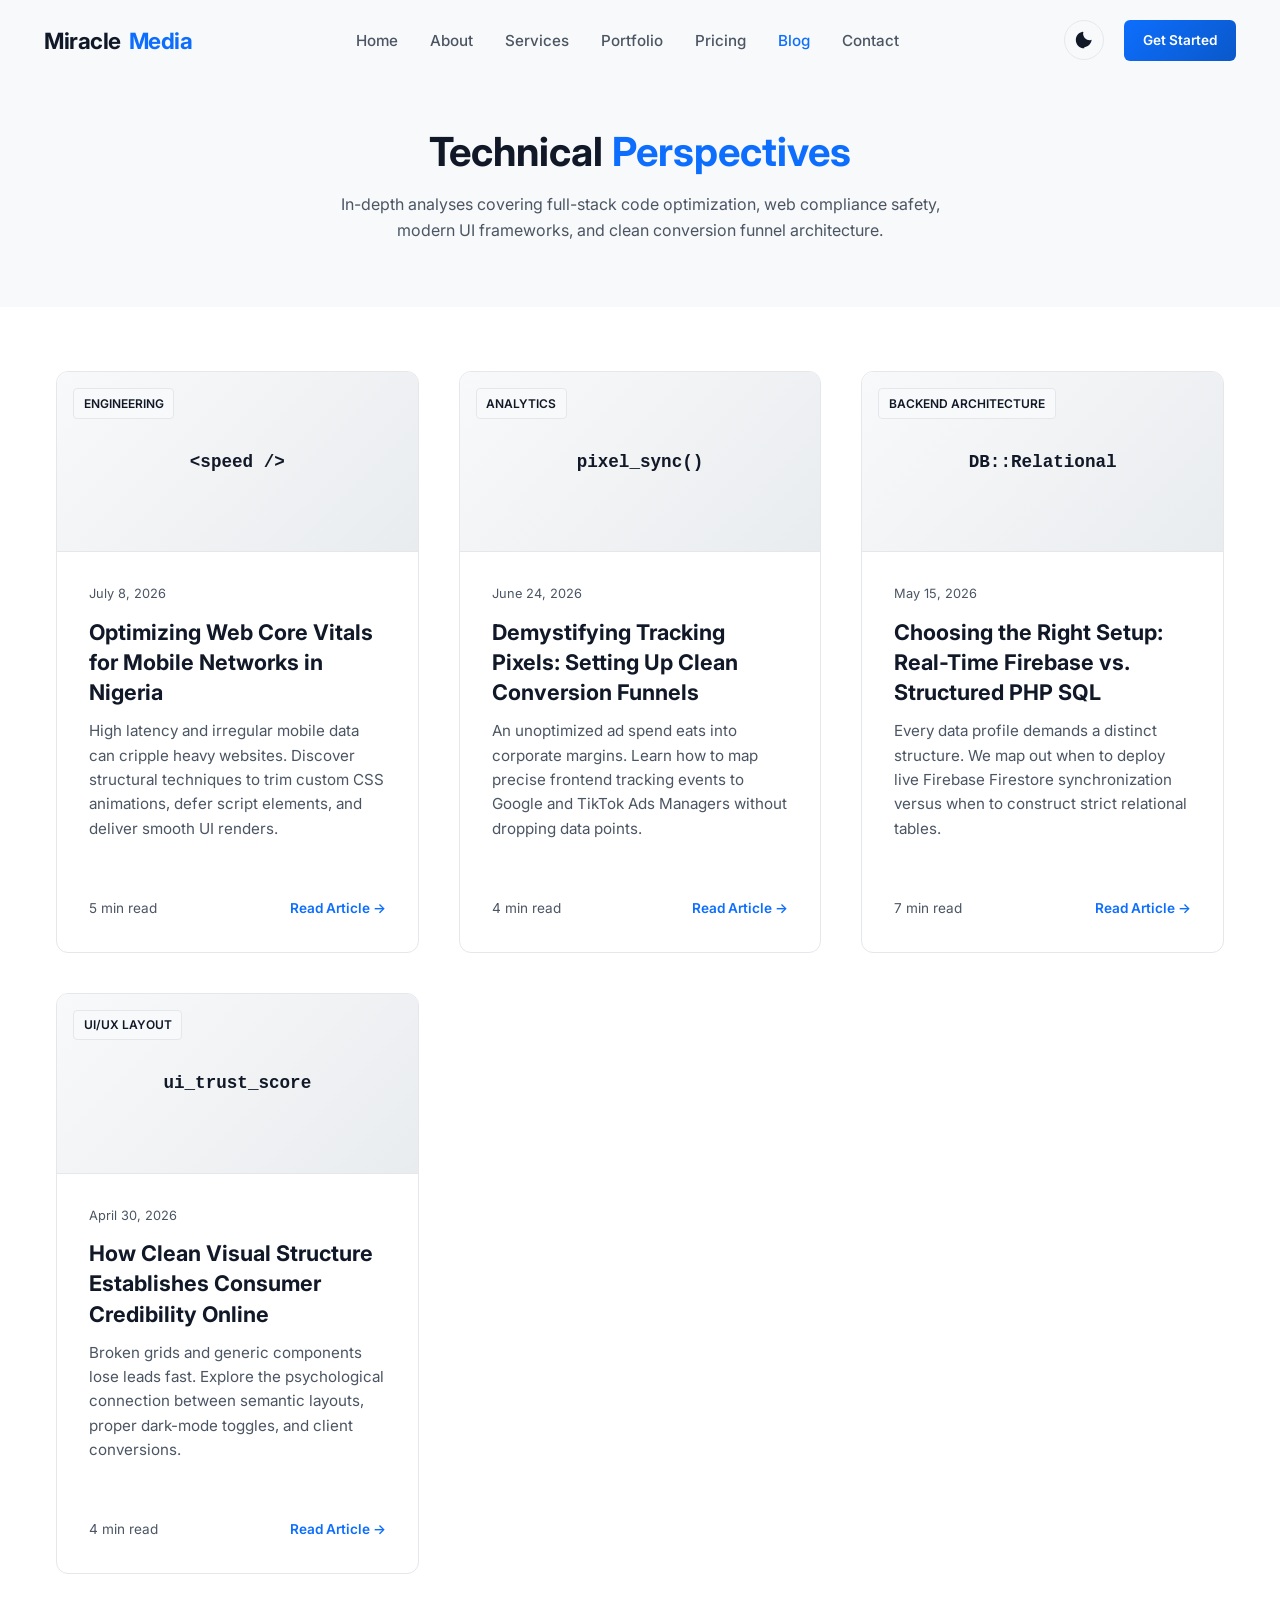
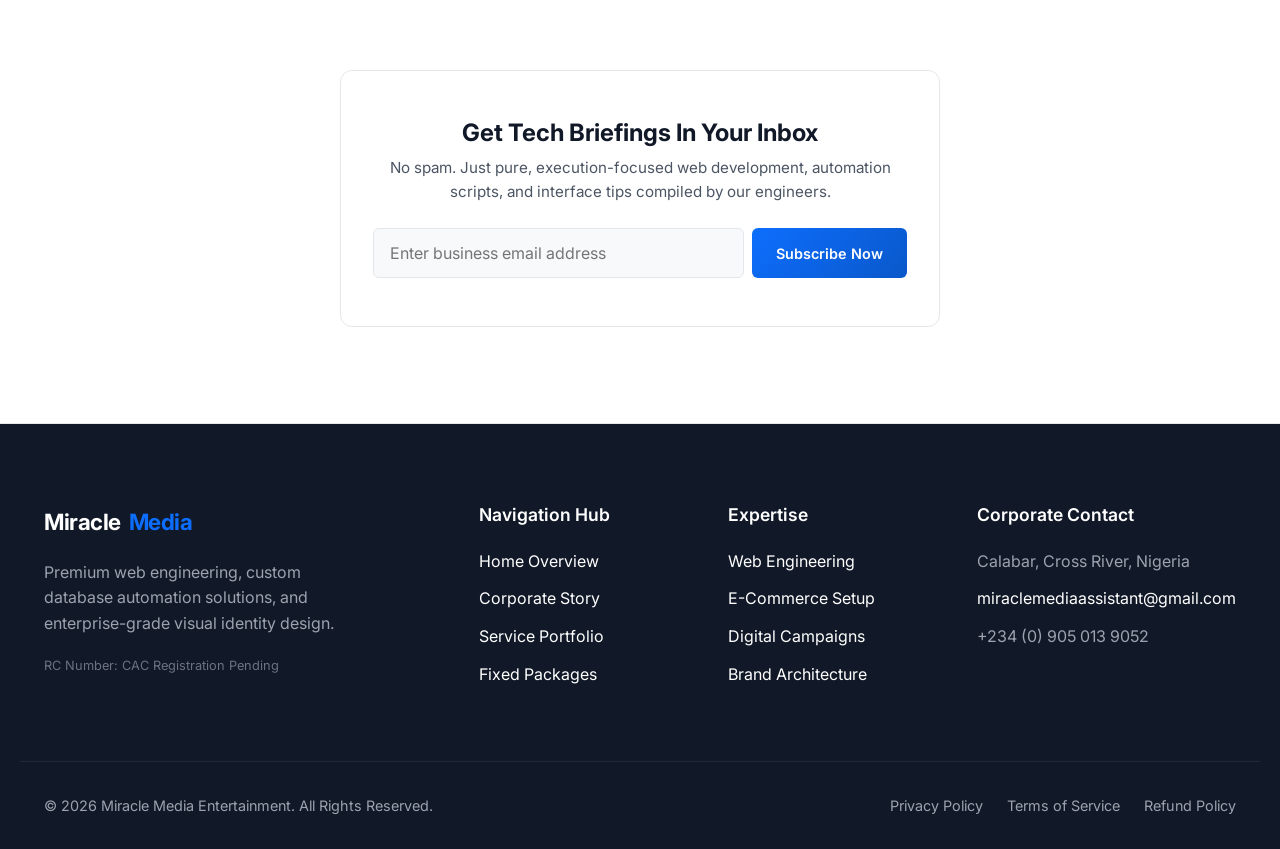
==== blog.html @ 1ae84164 "blog.html" ====
<!DOCTYPE html>
<html lang="en">
<head>
    <meta charset="UTF-8">
    <meta name="viewport" content="width=device-width, initial-scale=1.0">
    <title>Corporate Engineering &amp; Digital Insights Blog | Miracle Media Entertainment</title>
    <meta name="description" content="Read expert insights on full-stack web development, database scaling, frontend performance optimization, and tracking pixel configurations for Nigerian businesses.">
    <!-- Core Stylesheet References -->
    <link rel="stylesheet" href="style.css">
    <style>
        .blog-header {
            text-align: center;
            padding: 8rem 2rem 4rem 2rem;
            background: var(--bg-surface);
        }
        .blog-header h1 {
            font-size: 2.5rem;
            margin-bottom: 1rem;
        }
        
        /* Main Layout Grid */
        .blog-container {
            padding: 4rem 2rem;
        }
        .blog-grid {
            display: grid;
            grid-template-columns: repeat(auto-fit, minmax(320px, 1fr));
            gap: 2.5rem;
        }
        
        /* Semantic Article Cards */
        .blog-card {
            background: var(--bg-card);
            border: 1px solid var(--border-color);
            border-radius: 12px;
            overflow: hidden;
            display: flex;
            flex-direction: column;
            justify-content: space-between;
            transition: transform 0.3s ease, box-shadow 0.3s ease;
        }
        .blog-card:hover {
            transform: translateY(-5px);
            box-shadow: 0 12px 24px rgba(0,0,0,0.06);
        }
        .blog-visual-wrapper {
            background: var(--gradient-subtle);
            height: 180px;
            display: flex;
            align-items: center;
            justify-content: center;
            border-bottom: 1px solid var(--border-color);
            position: relative;
            padding: 1.5rem;
        }
        .blog-category-tag {
            position: absolute;
            top: 1rem;
            left: 1rem;
            background: var(--bg-surface);
            border: 1px solid var(--border-color);
            color: var(--text-main);
            font-size: 0.75rem;
            font-weight: 600;
            padding: 0.3rem 0.6rem;
            border-radius: 4px;
            text-transform: uppercase;
        }
        .blog-body {
            padding: 2rem;
            flex-grow: 1;
        }
        .blog-meta-date {
            font-size: 0.8rem;
            color: var(--text-muted);
            margin-bottom: 0.75rem;
            display: block;
        }
        .blog-body h3 {
            font-size: 1.35rem;
            margin-bottom: 0.75rem;
            line-height: 1.4;
        }
        .blog-body h3 a {
            color: var(--text-main);
            text-decoration: none;
            transition: color 0.2s ease;
        }
        .blog-body h3 a:hover {
            color: var(--primary);
        }
        .blog-excerpt {
            color: var(--text-muted);
            font-size: 0.95rem;
            line-height: 1.6;
            margin-bottom: 1.5rem;
        }
        .blog-footer {
            padding: 0 2rem 2rem 2rem;
            display: flex;
            align-items: center;
            justify-content: space-between;
            font-size: 0.85rem;
            border-top: 1px solid transparent;
        }
        .read-time {
            color: var(--text-muted);
            display: flex;
            align-items: center;
            gap: 0.25rem;
        }
        .read-more-link {
            color: var(--primary);
            font-weight: 600;
            text-decoration: none;
        }
        .read-more-link:hover {
            text-decoration: underline;
        }
        
        /* Newsletter SEO Capture Anchor */
        .newsletter-box {
            max-width: 600px;
            margin: 6rem auto 2rem auto;
            text-align: center;
            padding: 3rem 2rem;
            background: var(--bg-card);
            border: 1px solid var(--border-color);
            border-radius: 12px;
        }
        .newsletter-box h4 {
            font-size: 1.5rem;
            margin-bottom: 0.5rem;
            color: var(--text-main);
        }
        .newsletter-form {
            display: flex;
            gap: 0.5rem;
            margin-top: 1.5rem;
        }
        @media (max-width: 480px) {
            .newsletter-form {
                flex-direction: column;
            }
        }
    </style>
</head>
<body>

    <!-- ==========================================================================
       1. NAVIGATION HEADER (Consistent Framework)
       ========================================================================== -->
    <header class="navbar">
        <div class="container nav-container">
            <a href="index.html" class="logo" aria-label="Miracle Media Entertainment Home">
                Miracle<span>Media</span>
            </a>
            
            <nav class="nav-layout">
                <ul class="nav-menu" id="nav-menu">
                    <li><a href="index.html" class="nav-link">Home</a></li>
                    <li><a href="about.html" class="nav-link">About</a></li>
                    <li><a href="services.html" class="nav-link">Services</a></li>
                    <li><a href="portfolio.html" class="nav-link">Portfolio</a></li>
                    <li><a href="pricing.html" class="nav-link">Pricing</a></li>
                    <li><a href="blog.html" class="nav-link active">Blog</a></li>
                    <li><a href="contact.html" class="nav-link">Contact</a></li>
                </ul>
            </nav>

            <div class="nav-actions">
                <button id="theme-toggle" class="theme-toggle" aria-label="Toggle dark/light website mode">
                    <svg class="sun-icon" viewBox="0 0 24 24" width="20" height="20"><path d="M12 7c-2.76 0-5 2.24-5 5s2.24 5 5 5 5-2.24 5-5-2.24-5-5-5zM2 13h2c.55 0 1-.45 1-1s-.45-1-1-1H2c-.55 0-1 .45-1 1s.45 1 1 1zm18 0h2c.55 0 1-.45 1-1s-.45-1-1-1h-2c-.55 0-1 .45-1 1s.45 1 1 1zM11 2v2c0 .55.45 1 1 1s1-.45 1-1V2c0-.55-.45-1-1-1s-1 .45-1 1zm0 18v2c0 .55.45 1 1 1s1-.45 1-1v-2c0-.55-.45-1-1-1s-1 .45-1 1zM5.99 4.58c-.39-.39-1.03-.39-1.41 0s-.39 1.03 0 1.41l1.06 1.06c.39.39 1.03.39 1.41 0s.39-1.03 0-1.41L5.99 4.58zm12.37 12.37c-.39-.39-1.03-.39-1.41 0s-.39 1.03 0 1.41l1.06 1.06c.39.39 1.03.39 1.41 0s.39-1.03 0-1.41l-1.06-1.06zm1.06-12.37c-.39-.39-1.03-.39-1.41 0l-1.06 1.06c-.39.39-.39 1.03 0 1.41s1.03.39 1.41 0l1.06-1.06c.39-.38.39-1.02 0-1.41zM6.99 16.89l-1.06 1.06c-.39.39-.39 1.03 0 1.41s1.03.39 1.41 0l1.06-1.06c.39-.39.39-1.03 0-1.41s-1.02-.39-1.41 0z"/></svg>
                    <svg class="moon-icon" viewBox="0 0 24 24" width="20" height="20" fill="#111827"><path d="M12.3 22h-.1c-5.5 0-10-4.5-10-10 0-4.8 3.5-8.9 8.2-9.8.5-.1 1 .3.9.8-.1.4-.4.8-.4 1.3 0 4.4 3.6 8 8 8 .4 0 .9-.1 1.3-.4.5-.3 1.1 0 .9.5-.9 4.7-5 8.2-8.8 8.2z"/></svg>
                </button>
                <a href="contact.html" class="btn btn-primary" style="padding: 0.6rem 1.2rem; font-size: 0.85rem;">Get Started</a>
                
                <button class="hamburger" aria-expanded="false" aria-controls="nav-menu" aria-label="Toggle main menu navigation">
                    <span></span>
                    <span></span>
                    <span></span>
                </button>
            </div>
        </div>
    </header>

    <!-- ==========================================================================
       2. HERO TITLE SECTION
       ========================================================================== -->
    <main>
        <section class="blog-header">
            <div class="container">
                <h1>Technical <span class="primary-text">Perspectives</span></h1>
                <p class="text-muted" style="max-width: 600px; margin: 0 auto;">In-depth analyses covering full-stack code optimization, web compliance safety, modern UI frameworks, and clean conversion funnel architecture.</p>
            </div>
        </section>

        <!-- ==========================================================================
           3. BLOG POSTS GRID SYSTEM (SEO Footprint Anchors)
           ========================================================================== -->
        <section class="blog-container">
            <div class="container">
                <div class="blog-grid">

                    <!-- ARTICLE 1: Web Performance Optimization -->
                    <article class="blog-card">
                        <div>
                            <div class="blog-visual-wrapper">
                                <span class="blog-category-tag">Engineering</span>
                                <span style="font-size: 1.1rem; font-weight: 800; color: var(--text-main); font-family: monospace;">&lt;speed /&gt;</span>
                            </div>
                            <div class="blog-body">
                                <time class="blog-meta-date" datetime="2026-07-08">July 8, 2026</time>
                                <h3><a href="blog-single-speed.html">Optimizing Web Core Vitals for Mobile Networks in Nigeria</a></h3>
                                <p class="blog-excerpt">High latency and irregular mobile data can cripple heavy websites. Discover structural techniques to trim custom CSS animations, defer script elements, and deliver smooth UI renders.</p>
                            </div>
                        </div>
                        <div class="blog-footer">
                            <span class="read-time">5 min read</span>
                            <a href="blog-single-speed.html" class="read-more-link">Read Article &rarr;</a>
                        </div>
                    </article>

                    <!-- ARTICLE 2: Conversion Pixels & Ad Metrics -->
                    <article class="blog-card">
                        <div>
                            <div class="blog-visual-wrapper">
                                <span class="blog-category-tag">Analytics</span>
                                <span style="font-size: 1.1rem; font-weight: 800; color: var(--text-main); font-family: monospace;">pixel_sync()</span>
                            </div>
                            <div class="blog-body">
                                <time class="blog-meta-date" datetime="2026-06-24">June 24, 2026</time>
                                <h3><a href="blog-single-pixels.html">Demystifying Tracking Pixels: Setting Up Clean Conversion Funnels</a></h3>
                                <p class="blog-excerpt">An unoptimized ad spend eats into corporate margins. Learn how to map precise frontend tracking events to Google and TikTok Ads Managers without dropping data points.</p>
                            </div>
                        </div>
                        <div class="blog-footer">
                            <span class="read-time">4 min read</span>
                            <a href="blog-single-pixels.html" class="read-more-link">Read Article &rarr;</a>
                        </div>
                    </article>

                    <!-- ARTICLE 3: Database Infrastructure -->
                    <article class="blog-card">
                        <div>
                            <div class="blog-visual-wrapper">
                                <span class="blog-category-tag">Backend Architecture</span>
                                <span style="font-size: 1.1rem; font-weight: 800; color: var(--text-main); font-family: monospace;">DB::Relational</span>
                            </div>
                            <div class="blog-body">
                                <time class="blog-meta-date" datetime="2026-05-15">May 15, 2026</time>
                                <h3><a href="blog-single-database.html">Choosing the Right Setup: Real-Time Firebase vs. Structured PHP SQL</a></h3>
                                <p class="blog-excerpt">Every data profile demands a distinct structure. We map out when to deploy live Firebase Firestore synchronization versus when to construct strict relational tables.</p>
                            </div>
                        </div>
                        <div class="blog-footer">
                            <span class="read-time">7 min read</span>
                            <a href="blog-single-database.html" class="read-more-link">Read Article &rarr;</a>
                        </div>
                    </article>

                    <!-- ARTICLE 4: UI/UX Trust & Lead Generation -->
                    <article class="blog-card">
                        <div>
                            <div class="blog-visual-wrapper">
                                <span class="blog-category-tag">UI/UX Layout</span>
                                <span style="font-size: 1.1rem; font-weight: 800; color: var(--text-main); font-family: monospace;">ui_trust_score</span>
                            </div>
                            <div class="blog-body">
                                <time class="blog-meta-date" datetime="2026-04-30">April 30, 2026</time>
                                <h3><a href="blog-single-uiux.html">How Clean Visual Structure Establishes Consumer Credibility Online</a></h3>
                                <p class="blog-excerpt">Broken grids and generic components lose leads fast. Explore the psychological connection between semantic layouts, proper dark-mode toggles, and client conversions.</p>
                            </div>
                        </div>
                        <div class="blog-footer">
                            <span class="read-time">4 min read</span>
                            <a href="blog-single-uiux.html" class="read-more-link">Read Article &rarr;</a>
                        </div>
                    </article>

                </div>

                <!-- ==========================================================================
                   4. NEWSLETTER CAPTURE (SEO Index Value Anchor)
                   ========================================================================== -->
                <section class="newsletter-box">
                    <h4>Get Tech Briefings In Your Inbox</h4>
                    <p class="text-muted" style="font-size: 0.95rem;">No spam. Just pure, execution-focused web development, automation scripts, and interface tips compiled by our engineers.</p>
                    <form action="#" method="POST" class="newsletter-form">
                        <input type="email" placeholder="Enter business email address" class="form-control" style="flex-grow: 1;" required>
                        <button type="submit" class="btn btn-primary" style="padding: 0 1.5rem; font-size: 0.9rem; font-weight: 600; white-space: nowrap;">Subscribe Now</button>
                    </form>
                </section>
            </div>
        </section>
    </main>

    <!-- ==========================================================================
       5. COMPLIANCE-DRIVEN FOOTER BLOCK (Identical Structure)
       ========================================================================== -->
    <footer class="footer">
        <div class="container footer-grid">
            <div class="footer-brand">
                <a href="index.html" class="logo" style="color: #ffffff;">Miracle<span>Media</span></a>
                <p>Premium web engineering, custom database automation solutions, and enterprise-grade visual identity design.</p>
                <p style="font-size: 0.8rem; color: #6b7280;">RC Number: CAC Registration Pending</p>
            </div>
            <div>
                <h4 class="footer-title">Navigation Hub</h4>
                <div class="footer-links" style="display: flex; flex-direction: column; gap: 0.75rem;">
                    <a href="index.html">Home Overview</a>
                    <a href="about.html">Corporate Story</a>
                    <a href="services.html">Service Portfolio</a>
                    <a href="pricing.html">Fixed Packages</a>
                </div>
            </div>
            <div>
                <h4 class="footer-title">Expertise</h4>
                <div class="footer-links" style="display: flex; flex-direction: column; gap: 0.75rem;">
                    <a href="services.html">Web Engineering</a>
                    <a href="services.html">E-Commerce Setup</a>
                    <a href="services.html">Digital Campaigns</a>
                    <a href="services.html">Brand Architecture</a>
                </div>
            </div>
            <div>
                <h4 class="footer-title">Corporate Contact</h4>
                <div class="footer-links" style="display: flex; flex-direction: column; gap: 0.75rem;">
                    <span style="color: #9ca3af;">Calabar, Cross River, Nigeria</span>
                    <a href="mailto:miraclemediaassistant@gmail.com">miraclemediaassistant@gmail.com</a>
                    <span style="color: #9ca3af;">+234 (0) 905 013 9052</span>
                </div>
            </div>
        </div>

        <div class="container footer-bottom">
            <p>&copy; 2026 Miracle Media Entertainment. All Rights Reserved.</p>
            <div class="footer-legal-links">
                <a href="privacy.html" aria-label="Privacy Policy Documentation">Privacy Policy</a>
                <a href="terms.html" aria-label="Terms of Service Agreement">Terms of Service</a>
                <a href="refund.html" aria-label="Refund Framework Structure">Refund Policy</a>
            </div>
        </div>
    </footer>

    <!-- Back to Top Interface Element -->
    <button class="back-to-top" aria-label="Scroll back to top of the screen">
        <svg width="20" height="20" viewBox="0 0 24 24" fill="none" stroke="currentColor" stroke-width="3" stroke-linecap="round" stroke-linejoin="round"><line x1="12" y1="19" x2="12" y2="5"></line><polyline points="5 12 12 5 19 12"></polyline></svg>
    </button>

    <!-- Core Interactive Script -->
    <script src="script.js"></script>
</body>
</html>
---- style.css ----
/* ==========================================================================
   DESIGN SYSTEM & VARIABLES (Miracle Media Entertainment)
   ========================================================================== */
@import url('https://fonts.googleapis.com/css2?family=Inter:wght@300;400;500;600;700&display=swap');

:root {
    /* Color Palette - Light Mode */
    --primary: #0D6EFD;
    --primary-hover: #0b5ed7;
    --secondary: #111827;
    --accent: #00C896;
    --accent-hover: #00b386;
    --whatsapp: #25D366;
    
    --bg-main: #ffffff;
    --bg-surface: #f8f9fa;
    --bg-card: #ffffff;
    --bg-nav: rgba(255, 255, 255, 0.85);
    
    --text-main: #111827;
    --text-muted: #4b5563;
    --text-inverse: #ffffff;
    
    --border-color: #e5e7eb;
    --gradient-subtle: linear-gradient(135deg, #f8f9fa 0%, #e9ecef 100%);
    --gradient-primary: linear-gradient(135deg, #0D6EFD 0%, #0a58ca 100%);
    
    /* Layout Tokens */
    --font-sans: 'Inter', sans-serif;
    --shadow-sm: 0 2px 4px rgba(0,0,0,0.02);
    --shadow-md: 0 10px 15px -3px rgba(17, 24, 39, 0.05), 0 4px 6px -2px rgba(17, 24, 39, 0.02);
    --shadow-lg: 0 20px 25px -5px rgba(17, 24, 39, 0.08), 0 10px 10px -5px rgba(17, 24, 39, 0.04);
    --radius-sm: 6px;
    --radius-md: 12px;
    --radius-lg: 20px;
    --transition: all 0.3s cubic-bezier(0.4, 0, 0.2, 1);
}

/* Dark Mode Variables Override */
body.dark-theme {
    --bg-main: #0f172a;
    --bg-surface: #1e293b;
    --bg-card: #111827;
    --bg-nav: rgba(15, 23, 42, 0.85);
    
    --text-main: #f9fafb;
    --text-muted: #9ca3af;
    --text-inverse: #111827;
    
    --border-color: #374151;
    --gradient-subtle: linear-gradient(135deg, #1e293b 0%, #0f172a 100%);
    --shadow-md: 0 10px 15px -3px rgba(0, 0, 0, 0.3);
    --shadow-lg: 0 20px 25px -5px rgba(0, 0, 0, 0.4);
}

/* ==========================================================================
   BASE RESET & SETTINGS
   ========================================================================== */
*, *::before, *::after {
    box-sizing: border-box;
    margin: 0;
    padding: 0;
}

html {
    scroll-behavior: smooth;
    font-size: 16px;
    -webkit-tap-highlight-color: transparent;
}

body {
    font-family: var(--font-sans);
    background-color: var(--bg-main);
    color: var(--text-main);
    line-height: 1.6;
    overflow-x: hidden;
    transition: background-color 0.3s ease, color 0.3s ease;
}

a {
    color: inherit;
    text-decoration: none;
    transition: var(--transition);
}

ul {
    list-style: none;
}

img {
    max-width: 100%;
    height: auto;
    display: block;
}

input, textarea, button {
    font-family: inherit;
    font-size: inherit;
    color: inherit;
    background: none;
    border: none;
}

/* ==========================================================================
   TYPOGRAPHY & UTILITIES
   ========================================================================== */
h1, h2, h3, h4 {
    font-weight: 700;
    line-height: 1.2;
    color: var(--text-main);
}

h1 { font-size: clamp(2.5rem, 5vw, 4rem); }
h2 { font-size: clamp(2rem, 4vw, 2.75rem); position: relative; padding-bottom: 0.75rem; }
h3 { font-size: clamp(1.25rem, 2.5vw, 1.75rem); }

.container {
    width: 100%;
    max-width: 1240px;
    margin: 0 auto;
    padding: 0 1.5rem;
}

.section-padding {
    padding: 7rem 0;
}

.text-center { text-align: center; }
.text-muted { color: var(--text-muted); }
.accent-text { color: var(--accent); }
.primary-text { color: var(--primary); }

.section-title {
    margin-bottom: 4rem;
    text-align: center;
}

.section-title h2::after {
    content: '';
    position: absolute;
    bottom: 0;
    left: 50%;
    transform: translateX(-50%);
    width: 60px;
    height: 4px;
    background-color: var(--primary);
    border-radius: 2px;
}

/* ==========================================================================
   NAVIGATION BAR (Sticky + Glassmorphism)
   ========================================================================== */
.navbar {
    position: fixed;
    top: 0;
    left: 0;
    width: 100%;
    z-index: 1000;
    background-color: transparent;
    border-bottom: 1px solid transparent;
    transition: var(--transition);
    padding: 1.25rem 0;
}

.navbar.sticky {
    background-color: var(--bg-nav);
    backdrop-filter: blur(12px);
    -webkit-backdrop-filter: blur(12px);
    padding: 0.85rem 0;
    border-bottom: 1px solid var(--border-color);
    box-shadow: var(--shadow-sm);
}

.nav-container {
    display: flex;
    justify-content: space-between;
    align-items: center;
}

.logo {
    font-weight: 700;
    font-size: 1.4rem;
    letter-spacing: -0.5px;
    display: flex;
    align-items: center;
    gap: 0.5rem;
}

.logo span {
    color: var(--primary);
}

.nav-menu {
    display: flex;
    align-items: center;
    gap: 2rem;
}

.nav-link {
    font-weight: 500;
    font-size: 0.95rem;
    color: var(--text-muted);
}

.nav-link:hover, .nav-link.active {
    color: var(--primary);
}

.nav-actions {
    display: flex;
    align-items: center;
    gap: 1.25rem;
}

/* Theme Toggle Button */
.theme-toggle {
    cursor: pointer;
    width: 40px;
    height: 40px;
    border-radius: 50%;
    background-color: var(--bg-surface);
    display: flex;
    align-items: center;
    justify-content: center;
    border: 1px solid var(--border-color);
    transition: var(--transition);
}

.theme-toggle:hover {
    transform: scale(1.05);
}

.theme-toggle .sun-icon { display: none; }
body.dark-theme .theme-toggle .sun-icon { display: block; fill: var(--text-main); }
body.dark-theme .theme-toggle .moon-icon { display: none; }

/* Hamburger Menu */
.hamburger {
    display: none;
    cursor: pointer;
    flex-direction: column;
    gap: 6px;
    z-index: 1010;
}

.hamburger span {
    width: 28px;
    height: 30px;
    height: 3px;
    background-color: var(--text-main);
    border-radius: 2px;
    transition: var(--transition);
}

/* ==========================================================================
   BUTTONS SYSTEM
   ========================================================================== */
.btn {
    display: inline-flex;
    align-items: center;
    justify-content: center;
    gap: 0.5rem;
    padding: 0.8rem 1.75rem;
    font-weight: 600;
    border-radius: var(--radius-sm);
    cursor: pointer;
    transition: var(--transition);
    white-space: nowrap;
}

.btn-primary {
    background: var(--gradient-primary);
    color: #ffffff;
}

.btn-primary:hover {
    background: var(--primary-hover);
    box-shadow: 0 4px 12px rgba(13, 110, 253, 0.3);
    transform: translateY(-1px);
}

.btn-secondary {
    background-color: var(--secondary);
    color: #ffffff;
    border: 1px solid rgba(255,255,255,0.1);
}

body.dark-theme .btn-secondary {
    background-color: #374151;
}

.btn-secondary:hover {
    background-color: #1f2937;
    transform: translateY(-1px);
}

.btn-accent {
    background-color: var(--accent);
    color: #111827;
}

.btn-accent:hover {
    background-color: var(--accent-hover);
    box-shadow: 0 4px 12px rgba(0, 200, 150, 0.3);
    transform: translateY(-1px);
}

.btn-outline {
    border: 2px solid var(--border-color);
    color: var(--text-main);
}

.btn-outline:hover {
    border-color: var(--primary);
    color: var(--primary);
}

.btn-whatsapp {
    background-color: var(--whatsapp);
    color: #ffffff;
}

.btn-whatsapp:hover {
    background-color: #20ba5a;
    box-shadow: 0 4px 12px rgba(37, 211, 102, 0.3);
}

/* ==========================================================================
   CARDS & GRIDS GENERAL BASE
   ========================================================================== */
.grid-2 { display: grid; grid-template-columns: repeat(2, 1fr); gap: 2.5rem; align-items: center; }
.grid-3 { display: grid; grid-template-columns: repeat(3, 1fr); gap: 2rem; }
.grid-4 { display: grid; grid-template-columns: repeat(4, 1fr); gap: 1.5rem; }

.card {
    background-color: var(--bg-card);
    border: 1px solid var(--border-color);
    border-radius: var(--radius-md);
    padding: 2.5rem;
    box-shadow: var(--shadow-sm);
    transition: var(--transition);
}

.card:hover {
    transform: translateY(-5px);
    box-shadow: var(--shadow-lg);
    border-color: var(--primary);
}

/* ==========================================================================
   HERO BLOCK LAYOUT
   ========================================================================== */
.hero {
    min-height: 100vh;
    display: flex;
    align-items: center;
    background: var(--gradient-subtle);
    padding-top: 6rem;
}

.hero-content h1 {
    margin-bottom: 1.5rem;
}

.hero-content p {
    font-size: 1.2rem;
    color: var(--text-muted);
    margin-bottom: 2.5rem;
    max-width: 600px;
}

.hero-cta {
    display: flex;
    gap: 1rem;
}

.hero-image-wrapper {
    position: relative;
}

.hero-image-wrapper::before {
    content: '';
    position: absolute;
    width: 100%;
    height: 100%;
    background: radial-gradient(circle, rgba(13,110,253,0.1) 0%, transparent 70%);
    z-index: -1;
    transform: scale(1.2);
}

/* ==========================================================================
   ANIMATED COUNTERS (STATS SECTION)
   ========================================================================== */
.stats-section {
    background-color: var(--secondary);
    color: #ffffff;
    padding: 4rem 0;
}

.stats-container {
    display: flex;
    justify-content: space-around;
    flex-wrap: wrap;
    gap: 2rem;
}

.stat-item {
    text-align: center;
}

.stat-number {
    font-size: 3rem;
    font-weight: 700;
    color: var(--accent);
    display: block;
    margin-bottom: 0.5rem;
}

.stat-title {
    font-size: 1rem;
    color: #9ca3af;
    text-transform: uppercase;
    letter-spacing: 1px;
}

/* ==========================================================================
   SERVICES FILE LAYOUT & HOVER METRICS
   ========================================================================== */
.service-icon {
    width: 60px;
    height: 60px;
    background-color: rgba(13, 110, 253, 0.1);
    border-radius: var(--radius-sm);
    display: flex;
    align-items: center;
    justify-content: center;
    margin-bottom: 1.5rem;
}

.service-icon svg {
    width: 30px;
    height: 30px;
    fill: var(--primary);
}

.service-card h3 {
    margin-bottom: 1rem;
}

.service-benefits {
    margin: 1.5rem 0;
    padding-top: 1.5rem;
    border-top: 1px solid var(--border-color);
}

.service-benefits li {
    display: flex;
    align-items: center;
    gap: 0.5rem;
    font-size: 0.9rem;
    margin-bottom: 0.5rem;
    color: var(--text-muted);
}

.service-benefits li::before {
    content: '✓';
    color: var(--accent);
    font-weight: bold;
}

/* ==========================================================================
   PORTFOLIO FILTER ENGINE & ITEMS
   ========================================================================== */
.portfolio-filters {
    display: flex;
    justify-content: center;
    gap: 1rem;
    margin-bottom: 3rem;
    flex-wrap: wrap;
}

.filter-btn {
    padding: 0.5rem 1.5rem;
    font-weight: 500;
    border-radius: 30px;
    cursor: pointer;
    border: 1px solid var(--border-color);
    background-color: var(--bg-card);
    transition: var(--transition);
}

.filter-btn.active, .filter-btn:hover {
    background-color: var(--primary);
    color: #ffffff;
    border-color: var(--primary);
}

.portfolio-item {
    overflow: hidden;
    padding: 0;
}

.portfolio-img {
    position: relative;
    overflow: hidden;
    aspect-ratio: 16 / 10;
    background-color: var(--bg-surface);
}

.portfolio-img img {
    width: 100%;
    height: 100%;
    object-fit: cover;
    transition: var(--transition);
}

.portfolio-overlay {
    position: absolute;
    top: 0;
    left: 0;
    width: 100%;
    height: 100%;
    background: rgba(17, 24, 37, 0.85);
    display: flex;
    flex-direction: column;
    justify-content: center;
    align-items: center;
    opacity: 0;
    transition: var(--transition);
    padding: 2rem;
    text-align: center;
    color: #ffffff;
}

.portfolio-item:hover .portfolio-img img {
    transform: scale(1.05);
}

.portfolio-item:hover .portfolio-overlay {
    opacity: 1;
}

.portfolio-info {
    padding: 1.5rem;
}

/* ==========================================================================
   PRICING TABLES
   ========================================================================== */
.pricing-card {
    position: relative;
    display: flex;
    flex-direction: column;
}

.pricing-card.popular {
    border-color: var(--primary);
    transform: scale(1.03);
}

.pricing-card.popular:hover {
    transform: scale(1.03) translateY(-5px);
}

.badge {
    position: absolute;
    top: 1.25rem;
    right: 1.25rem;
    background-color: var(--accent);
    color: #111827;
    padding: 0.25rem 0.75rem;
    font-size: 0.75rem;
    font-weight: 700;
    border-radius: 20px;
    text-transform: uppercase;
}

.price-header h3 { margin-bottom: 0.5rem; }
.price-amount { font-size: 2.5rem; font-weight: 700; color: var(--text-main); margin: 1.5rem 0; }
.price-amount span { font-size: 1rem; color: var(--text-muted); font-weight: 400; }

.price-features {
    margin: 2rem 0;
    flex-grow: 1;
}

.price-features li {
    margin-bottom: 0.85rem;
    display: flex;
    align-items: center;
    gap: 0.75rem;
}

.price-features li.disabled {
    color: var(--text-muted);
    text-decoration: line-through;
    opacity: 0.6;
}

.pricing-disclaimer {
    margin-top: 3rem;
    font-size: 0.9rem;
    max-width: 700px;
    margin-left: auto;
    margin-right: auto;
}

/* ==========================================================================
   ACCORDION SYSTEM (FAQ)
   ========================================================================== */
.faq-container {
    max-width: 800px;
    margin: 0 auto;
}

.faq-item {
    border-bottom: 1px solid var(--border-color);
    padding: 1.5rem 0;
}

.faq-question {
    display: flex;
    justify-content: space-between;
    align-items: center;
    cursor: pointer;
    font-weight: 600;
    font-size: 1.1rem;
}

.faq-answer {
    max-height: 0;
    overflow: hidden;
    transition: max-height 0.3s cubic-bezier(0, 1, 0, 1);
    color: var(--text-muted);
    margin-top: 0rem;
}

.faq-item.active .faq-answer {
    max-height: 1000px;
    transition: max-height 0.3s cubic-bezier(1, 0, 1, 0);
    margin-top: 1rem;
}

.faq-icon {
    transition: var(--transition);
}

.faq-item.active .faq-icon {
    transform: rotate(180deg);
}

/* ==========================================================================
   BLOG ARCHITECTURE
   ========================================================================== */
.blog-card {
    padding: 0;
    overflow: hidden;
}

.blog-meta {
    padding: 1.5rem 1.5rem 0 1.5rem;
    font-size: 0.85rem;
    display: flex;
    gap: 1rem;
}

.blog-content {
    padding: 1.5rem;
}

.blog-content h3 {
    margin-bottom: 1rem;
    font-size: 1.3rem;
}

.blog-content h3:hover {
    color: var(--primary);
}

.read-more {
    display: inline-flex;
    align-items: center;
    gap: 0.25rem;
    color: var(--primary);
    font-weight: 600;
    margin-top: 1rem;
}

/* ==========================================================================
   FORMS & INPUT ARCHITECTURE (Payment Gateway Standard Verification)
   ========================================================================== */
.form-group {
    margin-bottom: 1.5rem;
}

.form-label {
    display: block;
    margin-bottom: 0.5rem;
    font-weight: 500;
    font-size: 0.9rem;
}

.form-control {
    width: 100%;
    padding: 0.85rem 1rem;
    border: 1px solid var(--border-color);
    background-color: var(--bg-surface);
    border-radius: var(--radius-sm);
    color: var(--text-main);
    transition: var(--transition);
}

.form-control:focus {
    outline: none;
    border-color: var(--primary);
    box-shadow: 0 0 0 4px rgba(13, 110, 253, 0.15);
    background-color: var(--bg-card);
}

textarea.form-control {
    resize: vertical;
    min-height: 140px;
}

/* Contact info adjustments */
.contact-info-wrapper {
    display: flex;
    flex-direction: column;
    gap: 2rem;
}

.contact-method {
    display: flex;
    align-items: flex-start;
    gap: 1rem;
}

.contact-method-icon {
    width: 48px;
    height: 48px;
    border-radius: 50%;
    background-color: rgba(13, 110, 253, 0.1);
    display: flex;
    align-items: center;
    justify-content: center;
    flex-shrink: 0;
}

.contact-method-icon svg {
    width: 22px;
    height: 22px;
    fill: var(--primary);
}

.map-placeholder {
    width: 100%;
    height: 350px;
    border-radius: var(--radius-md);
    overflow: hidden;
    border: 1px solid var(--border-color);
    background-color: var(--bg-surface);
}

/* ==========================================================================
   STANDARD TRUST PAGES (Privacy, Refund, Terms legal formatting)
   ========================================================================== */
.legal-wrapper {
    max-width: 800px;
    margin: 0 auto;
}

.legal-wrapper h3, .legal-wrapper h4 {
    margin: 2rem 0 1rem 0;
}

.legal-wrapper p {
    margin-bottom: 1.25rem;
    color: var(--text-muted);
}

/* ==========================================================================
   FOOTER BLOCK
   ========================================================================== */
.footer {
    background-color: var(--secondary);
    color: #ffffff;
    padding: 5rem 0 2rem 0;
    border-top: 1px solid var(--border-color);
}

body.dark-theme .footer {
    background-color: #0b0f19;
}

.footer-grid {
    display: grid;
    grid-template-columns: 2fr repeat(3, 1fr);
    gap: 4rem;
    margin-bottom: 4rem;
}

.footer-brand p {
    margin: 1.25rem 0;
    color: #9ca3af;
    max-width: 320px;
}

.footer-title {
    font-size: 1.1rem;
    font-weight: 600;
    margin-bottom: 1.5rem;
    color: #ffffff;
}

.footer-links display: flex;
.footer-links flex-direction: column;
.footer-links gap: 0.85rem;

.footer-links a {
    color: #9ca3af;
}

.footer-links a:hover {
    color: var(--primary);
    padding-left: 4px;
}

.footer-bottom {
    padding-top: 2rem;
    border-top: 1px solid #1f2937;
    display: flex;
    justify-content: space-between;
    align-items: center;
    flex-wrap: wrap;
    gap: 1rem;
    font-size: 0.9rem;
    color: #9ca3af;
}

.footer-legal-links {
    display: flex;
    gap: 1.5rem;
}

/* Back to Top Button */
.back-to-top {
    position: fixed;
    bottom: 2rem;
    right: 2rem;
    width: 44px;
    height: 44px;
    background-color: var(--primary);
    color: #ffffff;
    border-radius: 50%;
    display: flex;
    align-items: center;
    justify-content: center;
    cursor: pointer;
    opacity: 0;
    visibility: hidden;
    transition: var(--transition);
    z-index: 99;
    box-shadow: 0 4px 10px rgba(0,0,0,0.2);
}

.back-to-top.visible {
    opacity: 1;
    visibility: visible;
}

.back-to-top:hover {
    background-color: var(--primary-hover);
    transform: translateY(-3px);
}

/* ==========================================================================
   SCROLL ENGINE ANIMATION CONFIGURATIONS
   ========================================================================== */
.scroll-anim {
    opacity: 0;
    transform: translateY(30px);
    transition: opacity 0.8s cubic-bezier(0.4, 0, 0.2, 1), transform 0.8s cubic-bezier(0.4, 0, 0.2, 1);
}

.scroll-anim.animated {
    opacity: 1;
    transform: translateY(0);
}

/* ==========================================================================
   RESPONSIVE DESIGN INTERFACE & BREAKPOINTS
   ========================================================================== */
@media (max-width: 1024px) {
    .footer-grid {
        grid-template-columns: repeat(2, 1fr);
        gap: 3rem;
    }
    .grid-4 {
        grid-template-columns: repeat(2, 1fr);
    }
}

@media (max-width: 768px) {
    .grid-2, .grid-3 {
        grid-template-columns: 1fr;
        gap: 2rem;
    }
    
    .hero {
        text-align: center;
        padding-top: 8rem;
    }
    
    .hero-cta {
        justify-content: center;
    }
    
    .hero-content p {
        margin-left: auto;
        margin-right: auto;
    }

    .hamburger {
        display: flex;
    }

    /* Mobile Menu Navigation Mechanics */
    .nav-menu {
        position: fixed;
        top: 0;
        right: -100%;
        width: 80%;
        max-width: 400px;
        height: 100vh;
        background-color: var(--bg-card);
        flex-direction: column;
        justify-content: center;
        align-items: flex-start;
        padding: 4rem;
        gap: 2.5rem;
        box-shadow: var(--shadow-lg);
        transition: right 0.4s cubic-bezier(0.4, 0, 0.2, 1);
        z-index: 1005;
    }

    .nav-menu.active {
        right: 0;
    }

    .nav-actions {
        margin-right: 3rem;
    }

    /* Mobile Hamburger morph animation */
    .hamburger.active span:nth-child(1) {
        transform: translateY(9px) rotate(45deg);
    }
    .hamburger.active span:nth-child(2) {
        opacity: 0;
    }
    .hamburger.active span:nth-child(3) {
        transform: translateY(-9px) rotate(-45deg);
    }
    
    .pricing-card.popular {
        transform: scale(1);
    }
    .pricing-card.popular:hover {
        transform: translateY(-5px);
    }
}

@media (max-width: 480px) {
    .nav-actions {
        gap: 0.75rem;
    }
    .hero-cta {
        flex-direction: column;
        width: 100%;
    }
    .hero-cta .btn {
        width: 100%;
    }
    .footer-grid {
        grid-template-columns: 1fr;
    }
    .grid-4 {
        grid-template-columns: 1fr;
    }
}
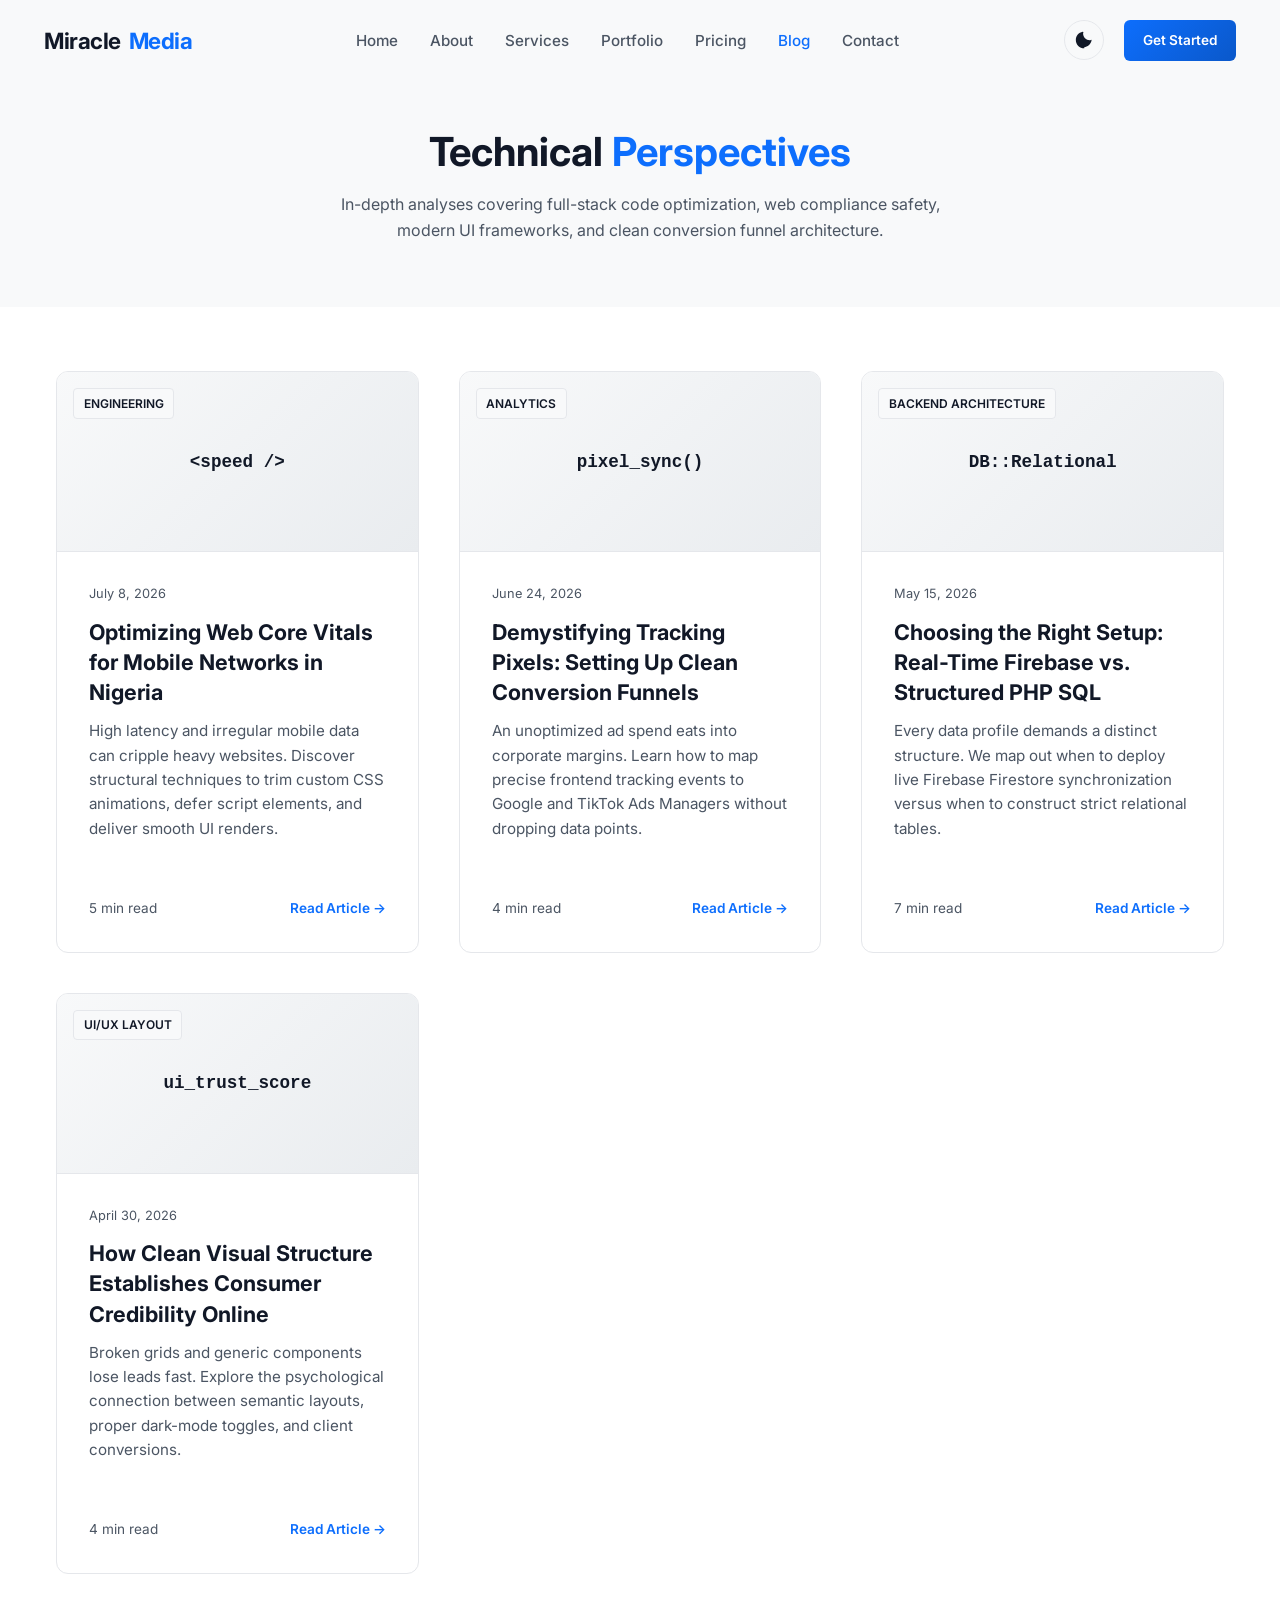
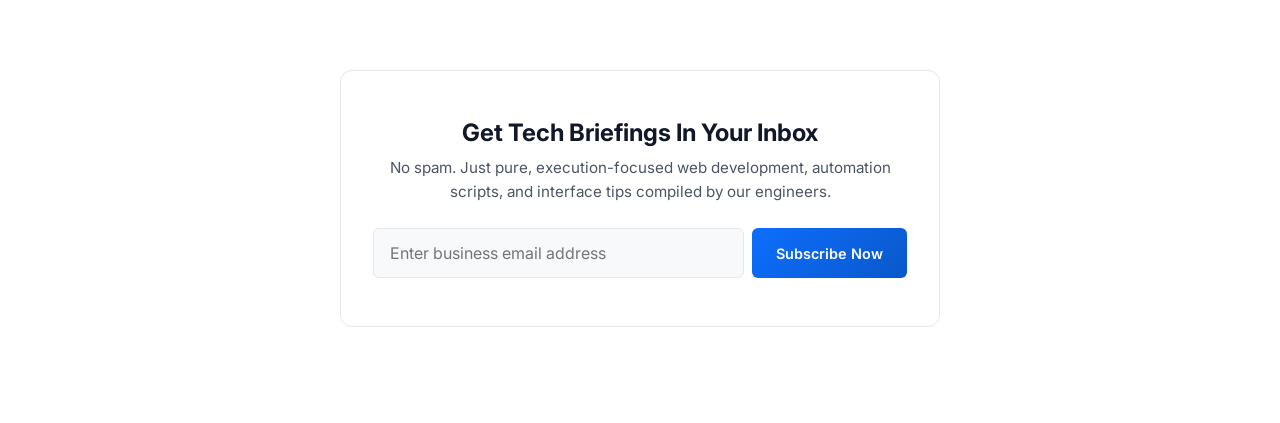
==== commit d4d39b85: "blog.html" ====
--- a/blog.html
+++ b/blog.html
@@ -280,75 +280,14 @@
 
                 </div>
 
-                <!-- ==========================================================================
-                   4. NEWSLETTER CAPTURE (SEO Index Value Anchor)
-                   ========================================================================== -->
+               <!-- ==========================================================================
+                    4. NEWSLETTER CAPTURE (SEO Index Value Anchor)
+                    ========================================================================== -->
                 <section class="newsletter-box">
                     <h4>Get Tech Briefings In Your Inbox</h4>
                     <p class="text-muted" style="font-size: 0.95rem;">No spam. Just pure, execution-focused web development, automation scripts, and interface tips compiled by our engineers.</p>
-                    <form action="#" method="POST" class="newsletter-form">
-                        <input type="email" placeholder="Enter business email address" class="form-control" style="flex-grow: 1;" required>
+                    <form id="newsletter-form" action="#" method="POST" class="newsletter-form">
+                        <input id="newsletter-email" type="email" placeholder="Enter business email address" class="form-control" style="flex-grow: 1;" required>
                         <button type="submit" class="btn btn-primary" style="padding: 0 1.5rem; font-size: 0.9rem; font-weight: 600; white-space: nowrap;">Subscribe Now</button>
                     </form>
                 </section>
-            </div>
-        </section>
-    </main>
-
-    <!-- ==========================================================================
-       5. COMPLIANCE-DRIVEN FOOTER BLOCK (Identical Structure)
-       ========================================================================== -->
-    <footer class="footer">
-        <div class="container footer-grid">
-            <div class="footer-brand">
-                <a href="index.html" class="logo" style="color: #ffffff;">Miracle<span>Media</span></a>
-                <p>Premium web engineering, custom database automation solutions, and enterprise-grade visual identity design.</p>
-                <p style="font-size: 0.8rem; color: #6b7280;">RC Number: CAC Registration Pending</p>
-            </div>
-            <div>
-                <h4 class="footer-title">Navigation Hub</h4>
-                <div class="footer-links" style="display: flex; flex-direction: column; gap: 0.75rem;">
-                    <a href="index.html">Home Overview</a>
-                    <a href="about.html">Corporate Story</a>
-                    <a href="services.html">Service Portfolio</a>
-                    <a href="pricing.html">Fixed Packages</a>
-                </div>
-            </div>
-            <div>
-                <h4 class="footer-title">Expertise</h4>
-                <div class="footer-links" style="display: flex; flex-direction: column; gap: 0.75rem;">
-                    <a href="services.html">Web Engineering</a>
-                    <a href="services.html">E-Commerce Setup</a>
-                    <a href="services.html">Digital Campaigns</a>
-                    <a href="services.html">Brand Architecture</a>
-                </div>
-            </div>
-            <div>
-                <h4 class="footer-title">Corporate Contact</h4>
-                <div class="footer-links" style="display: flex; flex-direction: column; gap: 0.75rem;">
-                    <span style="color: #9ca3af;">Calabar, Cross River, Nigeria</span>
-                    <a href="mailto:miraclemediaassistant@gmail.com">miraclemediaassistant@gmail.com</a>
-                    <span style="color: #9ca3af;">+234 (0) 905 013 9052</span>
-                </div>
-            </div>
-        </div>
-
-        <div class="container footer-bottom">
-            <p>&copy; 2026 Miracle Media Entertainment. All Rights Reserved.</p>
-            <div class="footer-legal-links">
-                <a href="privacy.html" aria-label="Privacy Policy Documentation">Privacy Policy</a>
-                <a href="terms.html" aria-label="Terms of Service Agreement">Terms of Service</a>
-                <a href="refund.html" aria-label="Refund Framework Structure">Refund Policy</a>
-            </div>
-        </div>
-    </footer>
-
-    <!-- Back to Top Interface Element -->
-    <button class="back-to-top" aria-label="Scroll back to top of the screen">
-        <svg width="20" height="20" viewBox="0 0 24 24" fill="none" stroke="currentColor" stroke-width="3" stroke-linecap="round" stroke-linejoin="round"><line x1="12" y1="19" x2="12" y2="5"></line><polyline points="5 12 12 5 19 12"></polyline></svg>
-    </button>
-
-    <!-- Core Interactive Script -->
-    <script src="script.js"></script>
-</body>
-</html>
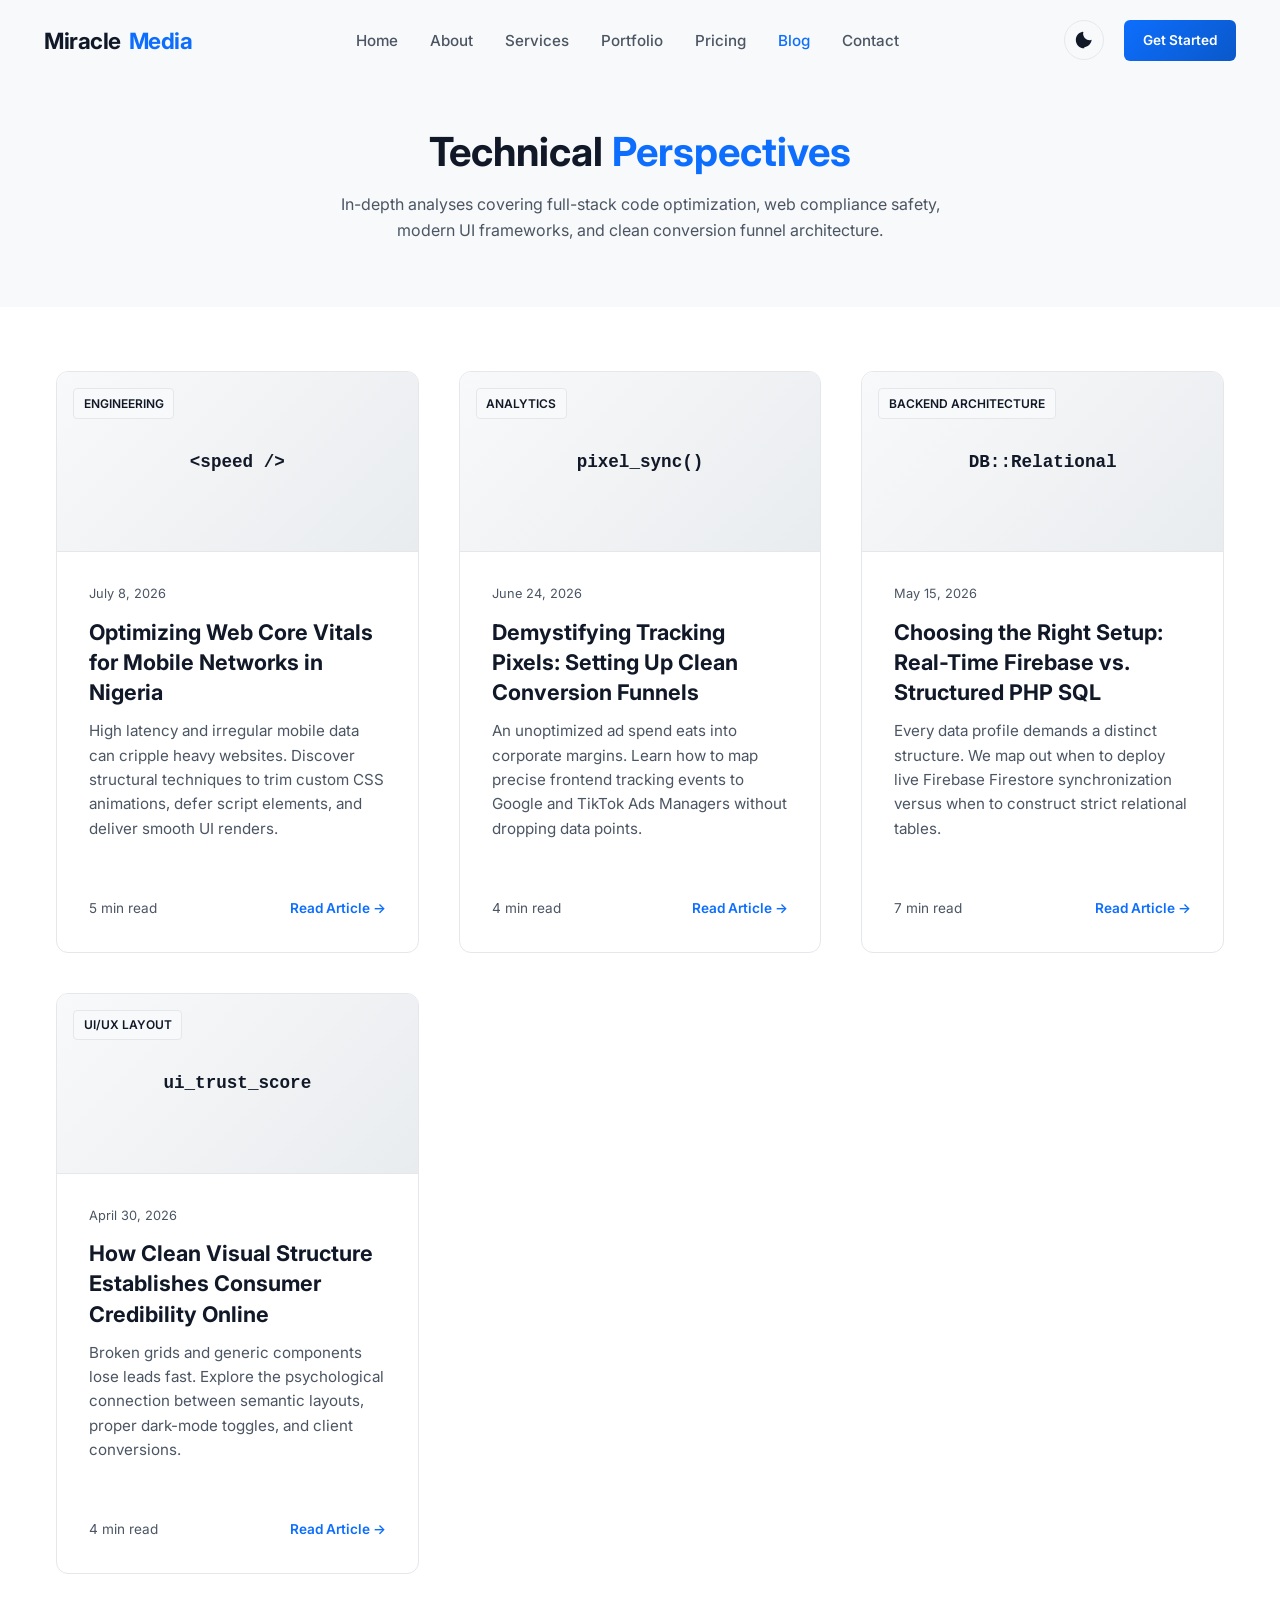
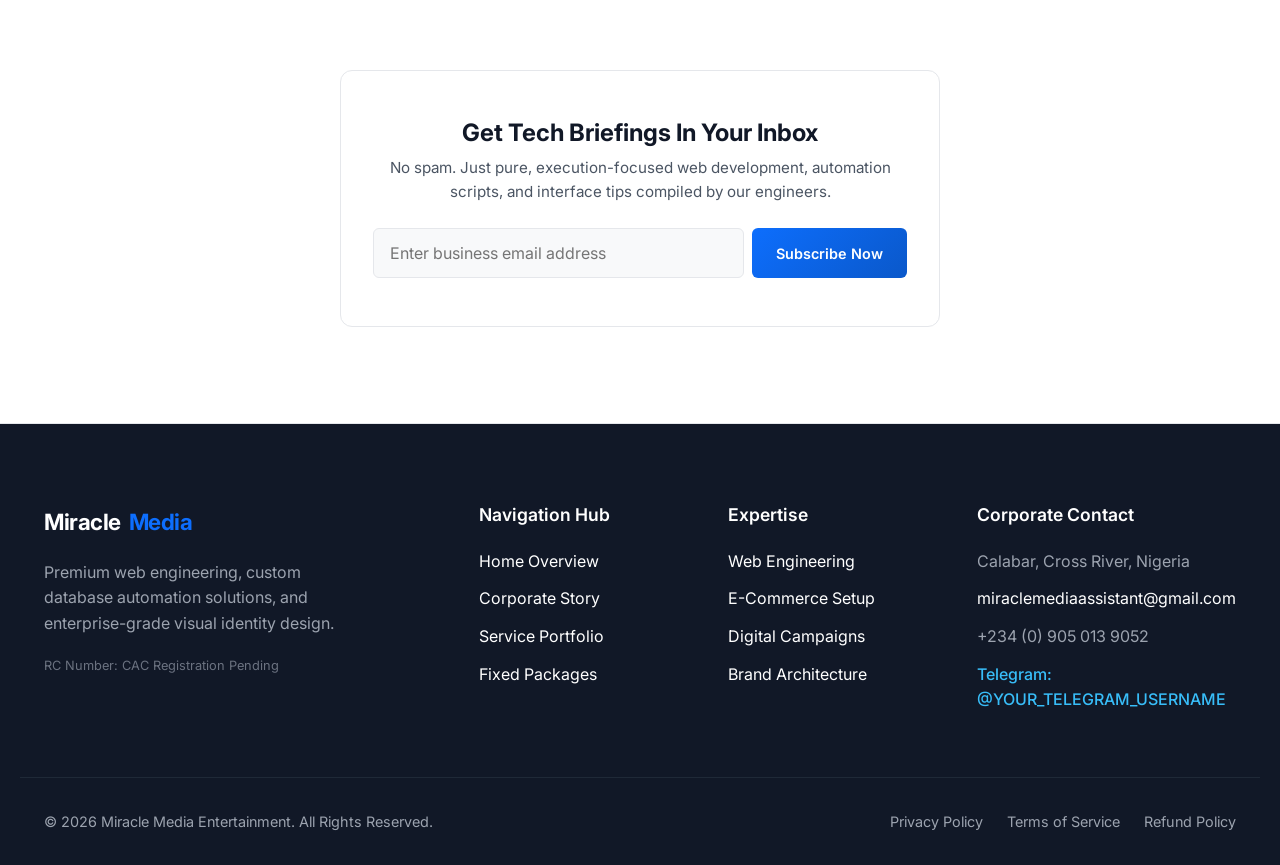
==== commit 4eef1a5a: "blog.html" ====
--- a/blog.html
+++ b/blog.html
@@ -196,8 +196,8 @@
         </section>
 
         <!-- ==========================================================================
-           3. BLOG POSTS GRID SYSTEM (SEO Footprint Anchors)
-           ========================================================================== -->
+            3. BLOG POSTS GRID SYSTEM (SEO Footprint Anchors)
+            ========================================================================== -->
         <section class="blog-container">
             <div class="container">
                 <div class="blog-grid">
@@ -280,14 +280,77 @@
 
                 </div>
 
-               <!-- ==========================================================================
+                <!-- ==========================================================================
                     4. NEWSLETTER CAPTURE (SEO Index Value Anchor)
                     ========================================================================== -->
                 <section class="newsletter-box">
                     <h4>Get Tech Briefings In Your Inbox</h4>
                     <p class="text-muted" style="font-size: 0.95rem;">No spam. Just pure, execution-focused web development, automation scripts, and interface tips compiled by our engineers.</p>
-                    <form id="newsletter-form" action="#" method="POST" class="newsletter-form">
-                        <input id="newsletter-email" type="email" placeholder="Enter business email address" class="form-control" style="flex-grow: 1;" required>
+                    <form action="#" method="POST" class="newsletter-form">
+                        <input type="email" placeholder="Enter business email address" class="form-control" style="flex-grow: 1;" required>
                         <button type="submit" class="btn btn-primary" style="padding: 0 1.5rem; font-size: 0.9rem; font-weight: 600; white-space: nowrap;">Subscribe Now</button>
                     </form>
                 </section>
+            </div>
+        </section>
+    </main>
+
+    <!-- ==========================================================================
+       5. COMPLIANCE-DRIVEN FOOTER BLOCK (Identical Structure)
+       ========================================================================== -->
+    <footer class="footer">
+        <div class="container footer-grid">
+            <div class="footer-brand">
+                <a href="index.html" class="logo" style="color: #ffffff;">Miracle<span>Media</span></a>
+                <p>Premium web engineering, custom database automation solutions, and enterprise-grade visual identity design.</p>
+                <p style="font-size: 0.8rem; color: #6b7280;">RC Number: CAC Registration Pending</p>
+            </div>
+            <div>
+                <h4 class="footer-title">Navigation Hub</h4>
+                <div class="footer-links" style="display: flex; flex-direction: column; gap: 0.75rem;">
+                    <a href="index.html">Home Overview</a>
+                    <a href="about.html">Corporate Story</a>
+                    <a href="services.html">Service Portfolio</a>
+                    <a href="pricing.html">Fixed Packages</a>
+                </div>
+            </div>
+            <div>
+                <h4 class="footer-title">Expertise</h4>
+                <div class="footer-links" style="display: flex; flex-direction: column; gap: 0.75rem;">
+                    <a href="services.html">Web Engineering</a>
+                    <a href="services.html">E-Commerce Setup</a>
+                    <a href="services.html">Digital Campaigns</a>
+                    <a href="services.html">Brand Architecture</a>
+                </div>
+            </div>
+            <div>
+                <h4 class="footer-title">Corporate Contact</h4>
+                <div class="footer-links" style="display: flex; flex-direction: column; gap: 0.75rem;">
+                    <span style="color: #9ca3af;">Calabar, Cross River, Nigeria</span>
+                    <a href="mailto:miraclemediaassistant@gmail.com">miraclemediaassistant@gmail.com</a>
+                    <span style="color: #9ca3af;">+234 (0) 905 013 9052</span>
+                    <!-- Integrated Telegram Contact Link -->
+                    <a href="https://t.me/YOUR_TELEGRAM_USERNAME" target="_blank" rel="noopener" style="color: #38bdf8; font-weight: 500;">Telegram: @YOUR_TELEGRAM_USERNAME</a>
+                </div>
+            </div>
+        </div>
+
+        <div class="container footer-bottom">
+            <p>&copy; 2026 Miracle Media Entertainment. All Rights Reserved.</p>
+            <div class="footer-legal-links">
+                <a href="privacy.html" aria-label="Privacy Policy Documentation">Privacy Policy</a>
+                <a href="terms.html" aria-label="Terms of Service Agreement">Terms of Service</a>
+                <a href="refund.html" aria-label="Refund Framework Structure">Refund Policy</a>
+            </div>
+        </div>
+    </footer>
+
+    <!-- Back to Top Interface Element -->
+    <button class="back-to-top" aria-label="Scroll back to top of the screen">
+        <svg width="20" height="20" viewBox="0 0 24 24" fill="none" stroke="currentColor" stroke-width="3" stroke-linecap="round" stroke-linejoin="round"><line x1="12" y1="19" x2="12" y2="5"></line><polyline points="5 12 12 5 19 12"></polyline></svg>
+    </button>
+
+    <!-- Core Interactive Script -->
+    <script src="script.js"></script>
+</body>
+</html>
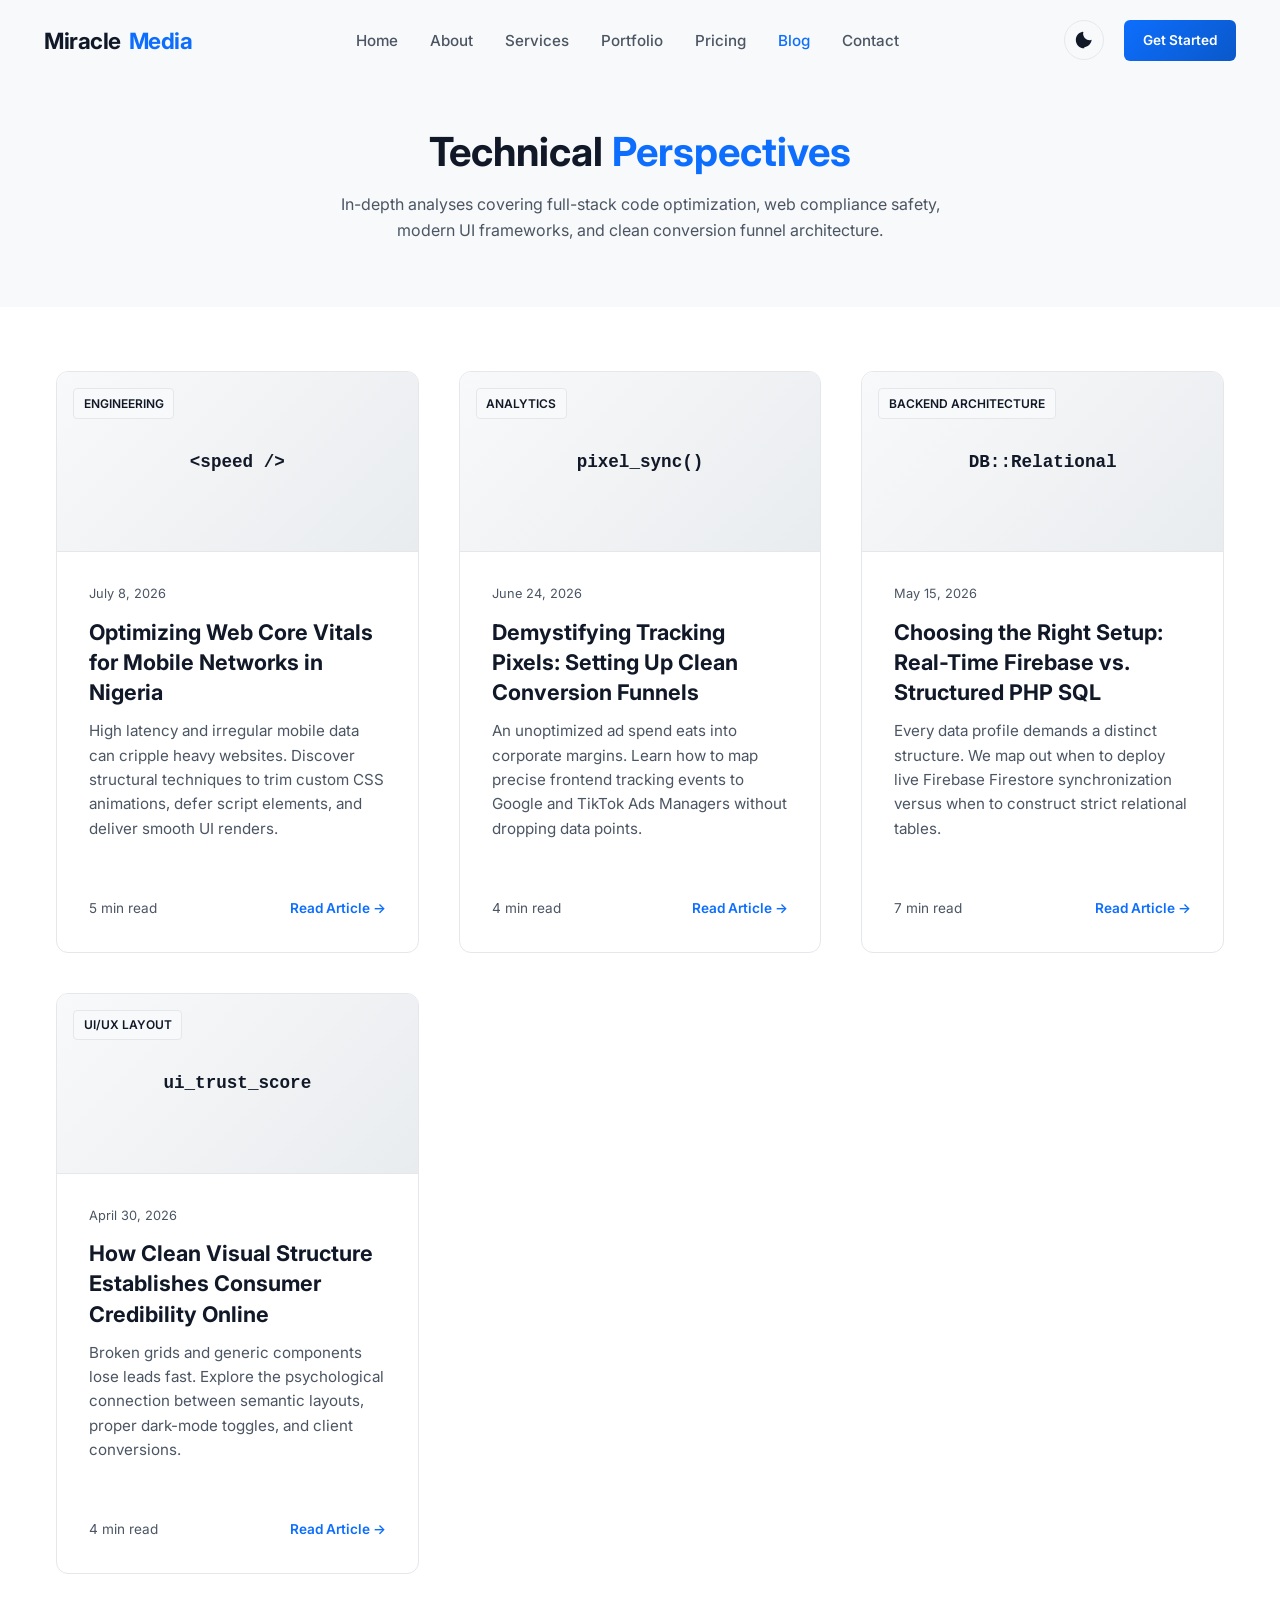
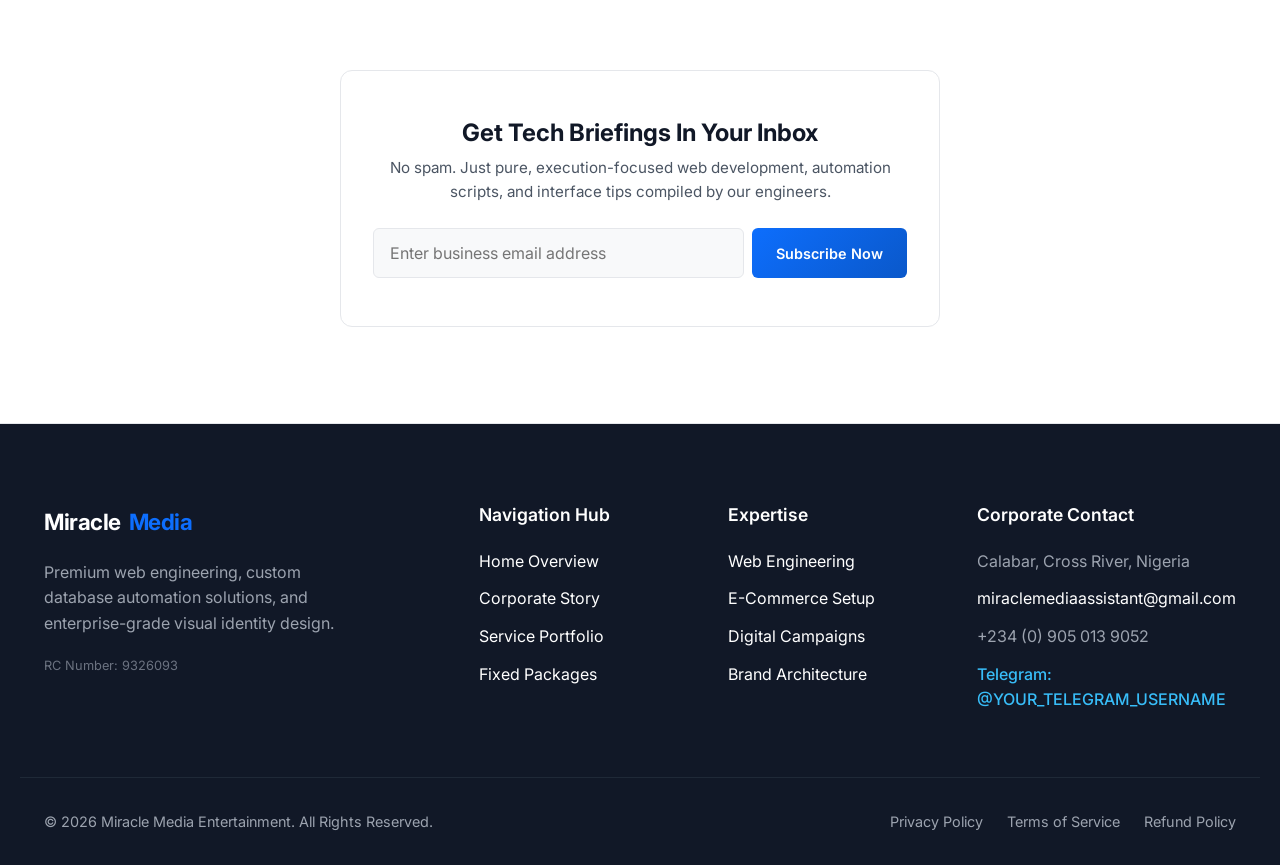
==== commit 2021fd08: "blog.html" ====
--- a/blog.html
+++ b/blog.html
@@ -303,7 +303,7 @@
             <div class="footer-brand">
                 <a href="index.html" class="logo" style="color: #ffffff;">Miracle<span>Media</span></a>
                 <p>Premium web engineering, custom database automation solutions, and enterprise-grade visual identity design.</p>
-                <p style="font-size: 0.8rem; color: #6b7280;">RC Number: CAC Registration Pending</p>
+                <p style="font-size: 0.8rem; color: #6b7280;">RC Number: 9326093</p>
             </div>
             <div>
                 <h4 class="footer-title">Navigation Hub</h4>
